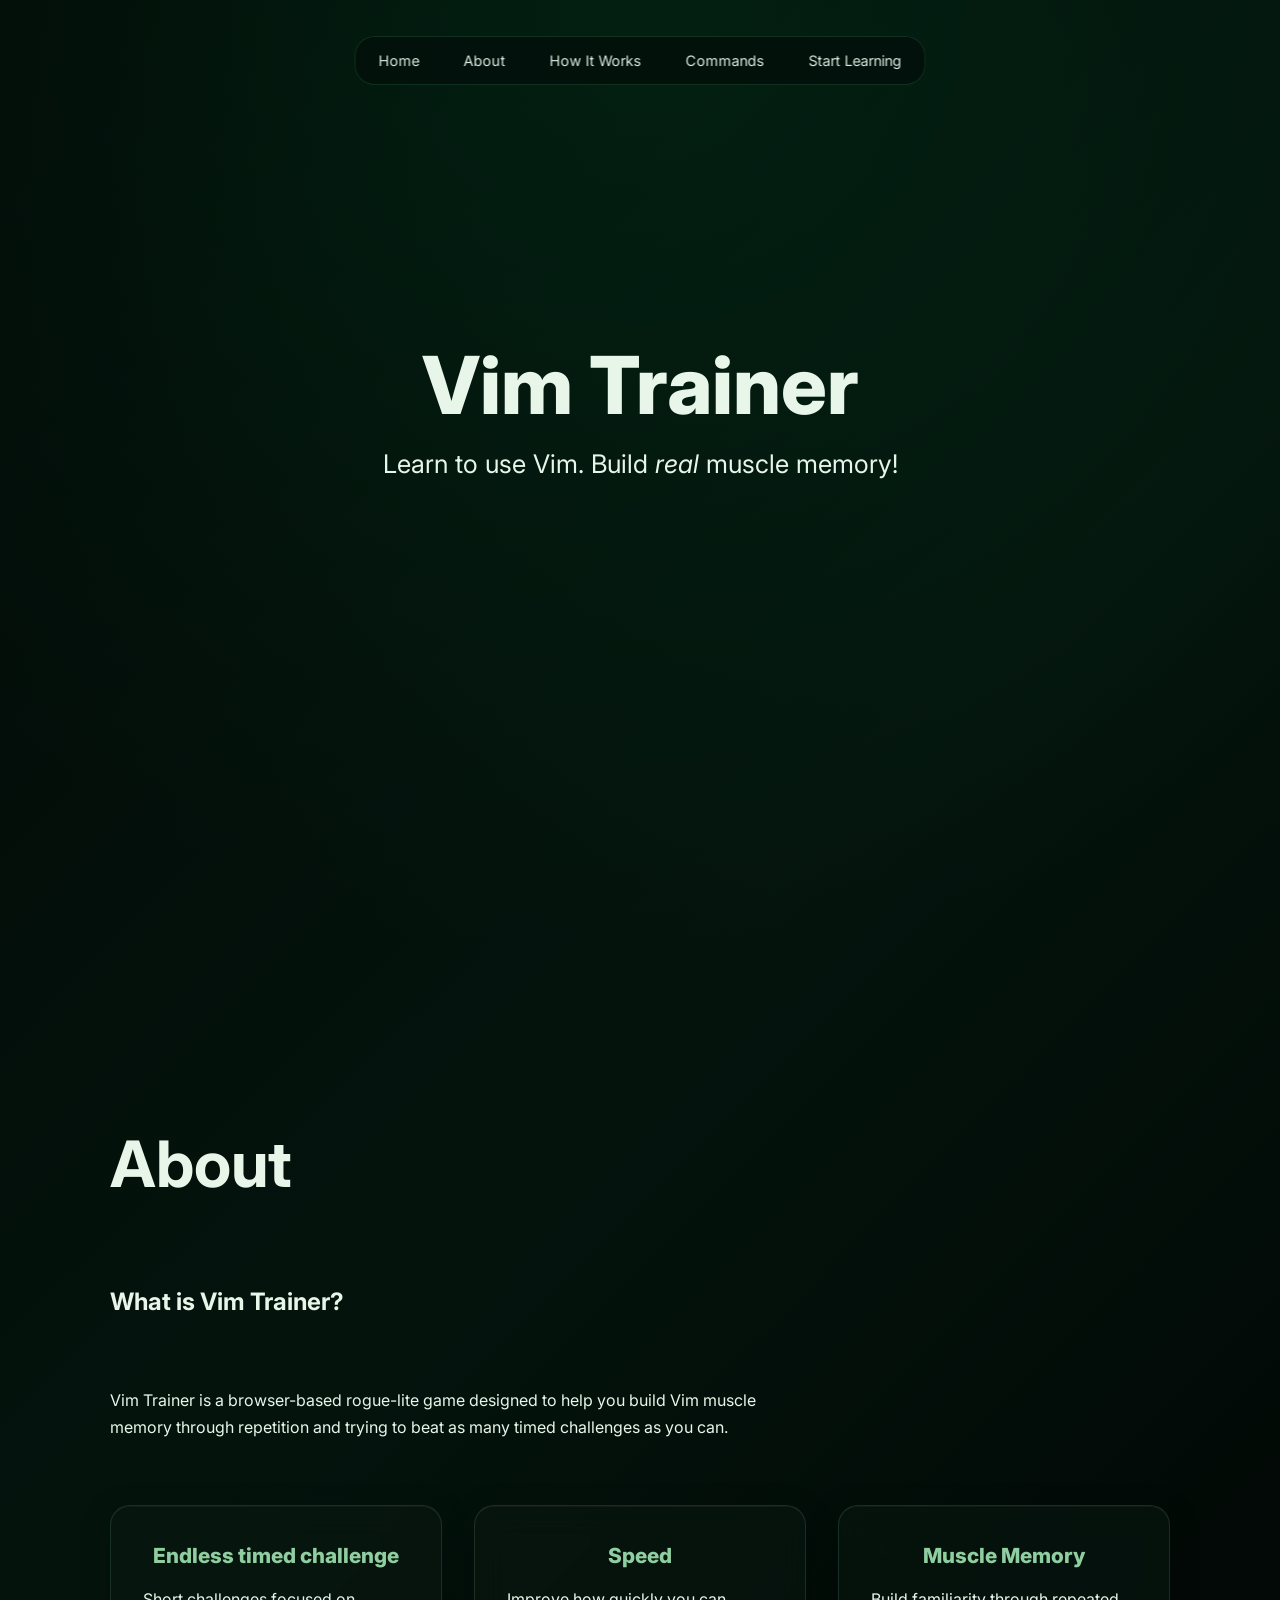
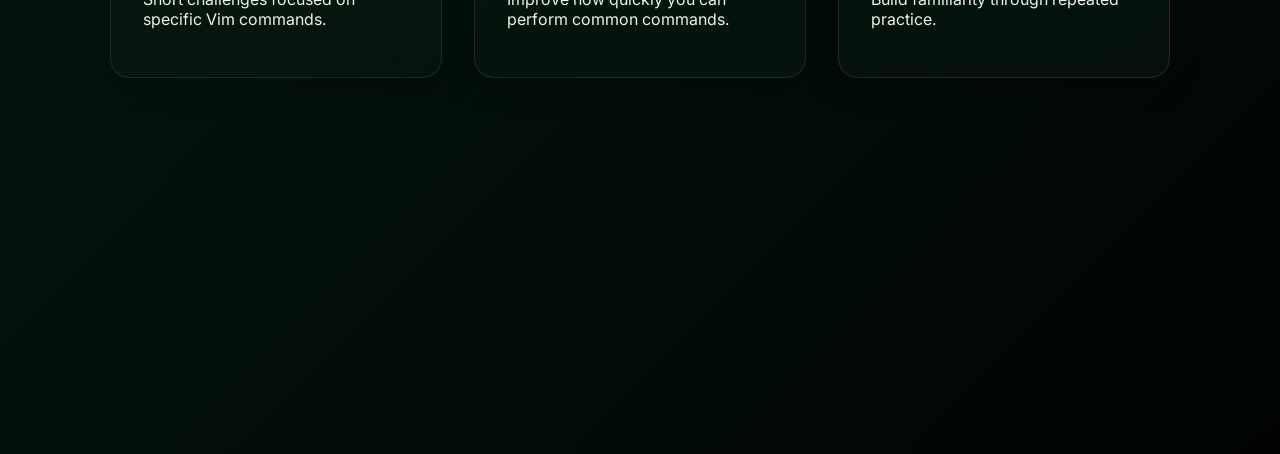
==== pages/homepage.html @ 0bb0e8a5 "Added 2 sections to the landing page" ====
<!DOCTYPE html>
<html lang="en">
  <head>
    <meta charset="UTF-8">
    <meta name="viewport" content="width=device-width, initial-scale=1.0">
    <meta http-equiv="X-UA-Compatible" content="ie=edge">
    <title>Vim Trainer</title>
    <link rel="stylesheet" href="../css/homepage.css">
    <link rel="preconnect" href="https://fonts.googleapis.com">
    <link rel="preconnect" href="https://fonts.gstatic.com" crossorigin>
    <link href="https://fonts.googleapis.com/css2?family=Inter:ital,opsz,wght@0,14..32,100..900;1,14..32,100..900&display=swap" rel="stylesheet">
  </head>
  <body>
    <header>
        <nav>
            <ul class="navbar">
                <li><a href="#home">Home</a></li>
                <li><a href="#about">About</a></li>
                <li><a href="#how-it-works">How It Works</a></li>
                <li><a href="#commands">Commands</a></li>
                <li><a href="#learn">Start Learning</a></li>
            </ul>
        </nav>
    </header>

    <main>
        <section id="home">
            <h1 class="hero-title">Vim Trainer</h1>
            <p class="hero-paragraph">Learn to use Vim. Build <i>real</i> muscle memory!</p>
        </section>




        <section id="about">
            <h2 class="section-title section-text">About</h2>

            <div class="about-content">
        <h2 class="section-text">What is Vim Trainer?</h2>

        <p class="section-text">
            Vim Trainer is a browser-based rogue-lite game designed
            to help you build Vim muscle memory through
            repetition and trying to beat as many timed challenges as you can.
        </p>
    </div>

    <div class="about-features">
        <div class="feature">
            <h3 class="feature-title">Endless timed challenge</h3>
            <p>Short challenges focused on specific Vim commands.</p>
        </div>

        <div class="feature">
            <h3 class="feature-title">Speed</h3>
            <p>Improve how quickly you can perform common commands.</p>
        </div>

        <div class="feature">
            <h3 class="feature-title">Muscle Memory</h3>
            <p>Build familiarity through repeated practice.</p>
        </div>
    </div>
        </section>
    </main>

  </body>
</html>
---- css/homepage.css ----
html {
    scroll-behavior: smooth;
}

body {
    background:
        radial-gradient(
            circle at 50% 0%,
            rgba(0, 90, 45, 0.25),
            transparent 45%
        ),
        linear-gradient(
            135deg,
            #020806 0%,
            #04140d 50%,
            #010403 100%
        );

    color: #e8f5e9;
    min-height: 100vh;

    font-family: "Inter", sans-serif;
}

hr {
    border-color: 3px solid black;

}


/*      Header section      */

.navbar {
    display: flex;
    align-items: center;
    flex-direction: row;
    justify-content: center;
    gap: 8px;

    position: fixed;
    top: 20px;
    z-index: 1000;

    width: fit-content;
    left: 50%;
    transform: translateX(-50%);

    padding: 5px;

    background: rgba(3, 15, 10, 0.8);
    border: 1px solid rgba(60, 140, 90, 0.25);
    border-radius: 20px;

    backdrop-filter: blur(12px);
    list-style: none;

}


.navbar a {
    display: block;

    padding: 10px 18px;

    color: #dce9df;
    text-decoration: none;

    border-radius: 9px;

    font-size: 0.9rem;
    transition: background-color 0.2s, color 0.2s;
}

.navbar a:hover {
    background-color: rgba(40, 100, 60, 0.35);
    color: white;
}

/* ---------------------------------------- */

/*      Hero section        */
#home {
    min-height: 100vh;
}


.hero-title {
    text-align: center;
    font-size: 5rem;
    font-weight: 800;
    padding-top: clamp(60px, 30vh, 300px);
    margin-bottom: 15px;
}

.hero-paragraph {
    text-align: center;
    font-size: 1.6rem;
    margin-top: 0;
    padding-top: 0;
}

.section-title {
    font-size: clamp(2.5rem, 5vw, 5rem);
    margin-bottom: 0.5rem;
    
}

.section-text {
    max-width: 650px;
    margin-bottom: 4rem;
    line-height: 1.7;
}

/* ---------------------------------------- */

/*      About Section       */

#about {
    min-height: 100vh;
    padding: 10vh 8vw;
}

.about-features {
    display: grid;
    grid-template-columns: repeat(3, 1fr);
    gap: 2rem;
}

.feature {
   padding: 2rem;
   padding-top: 1rem;

    background: rgba(10, 25, 18, 0.55);
    backdrop-filter: blur(16px);
    -webkit-backdrop-filter: blur(16px);

    border: 1px solid rgba(150, 200, 165, 0.15);
    border-radius: 20px;

    box-shadow:
        0 8px 30px rgba(0, 0, 0, 0.25),
        inset 0 1px 0 rgba(255, 255, 255, 0.04);

    transition:
        transform 0.25s ease,
        border-color 0.25s ease,
        background 0.25s ease;
}

.feature:hover {
    transform: translateY(-5px);
    border-color: rgba(100, 180, 120, 0.5);
    background: rgba(5, 30, 17, 0.8);
    
}


.feature-title {
    color: #8fcea0;
    text-align: center;
    font-weight: 800;
    font-size: 1.3rem;
}
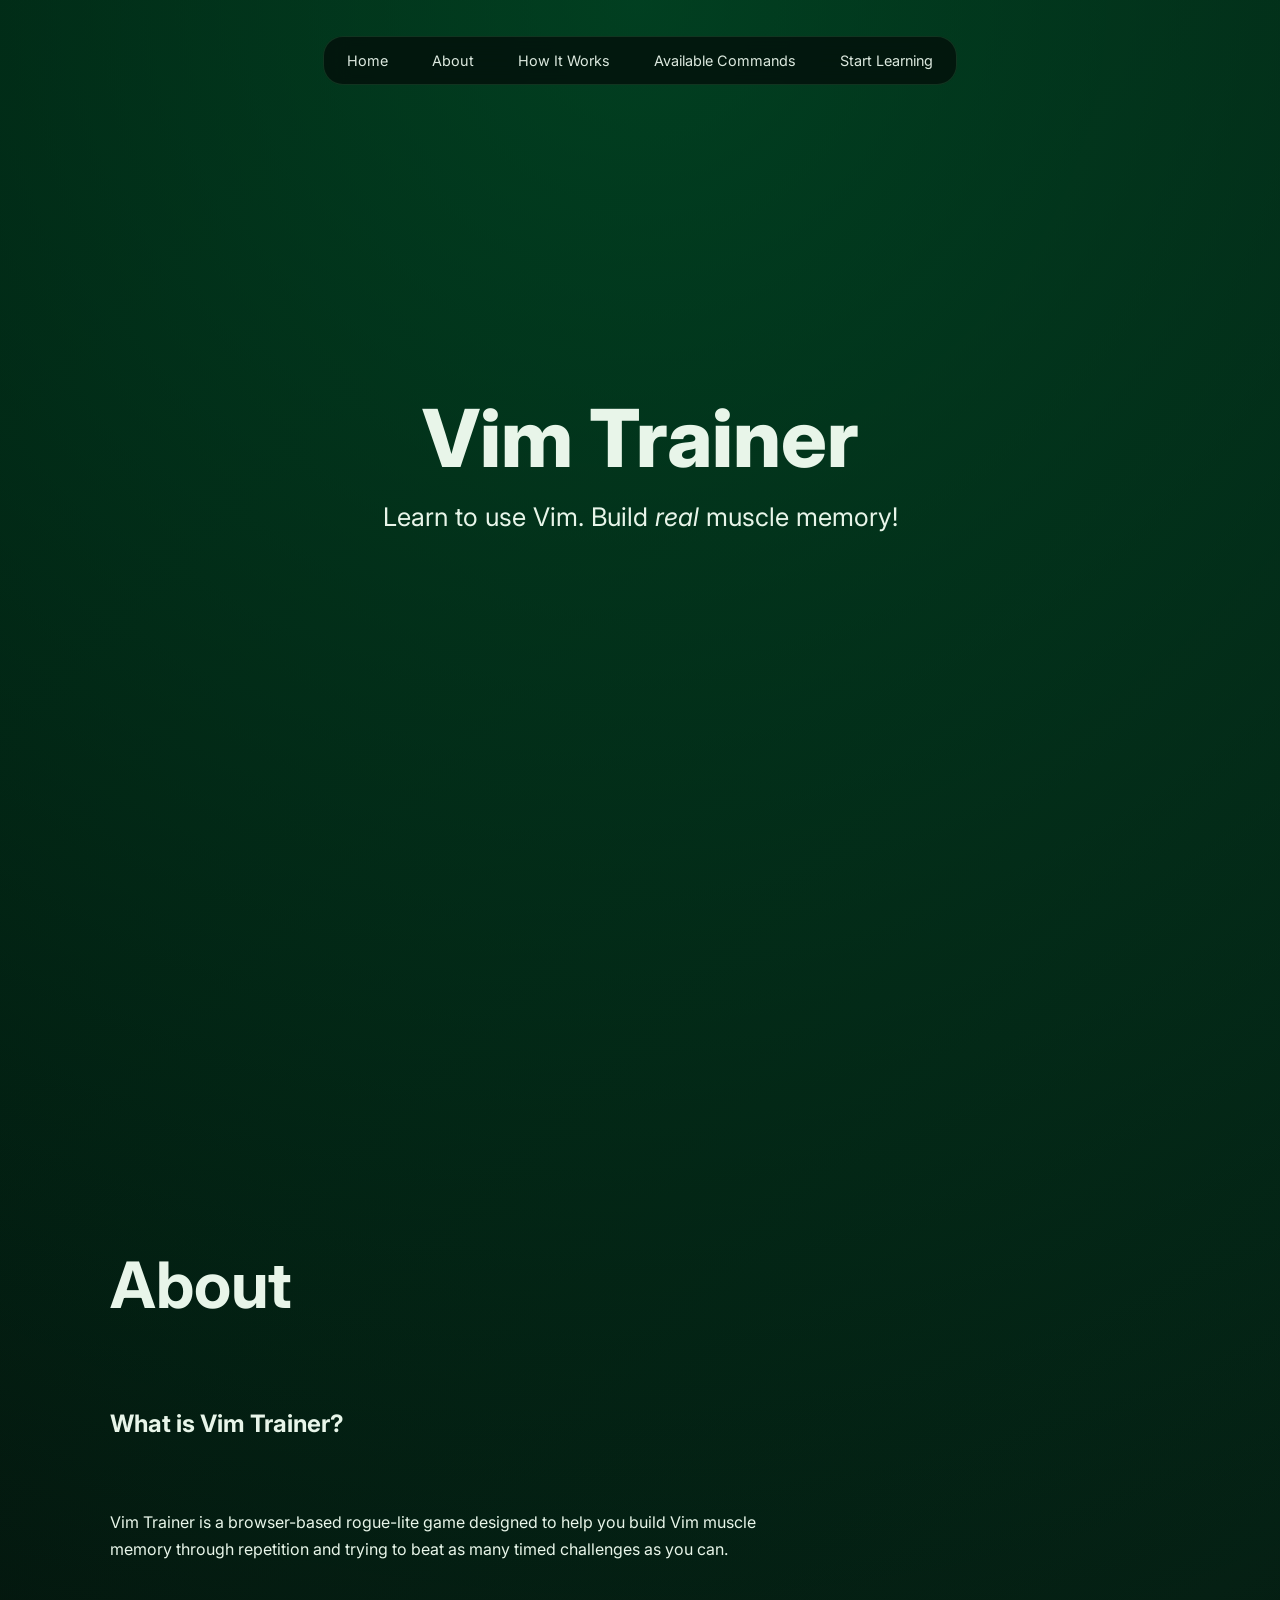
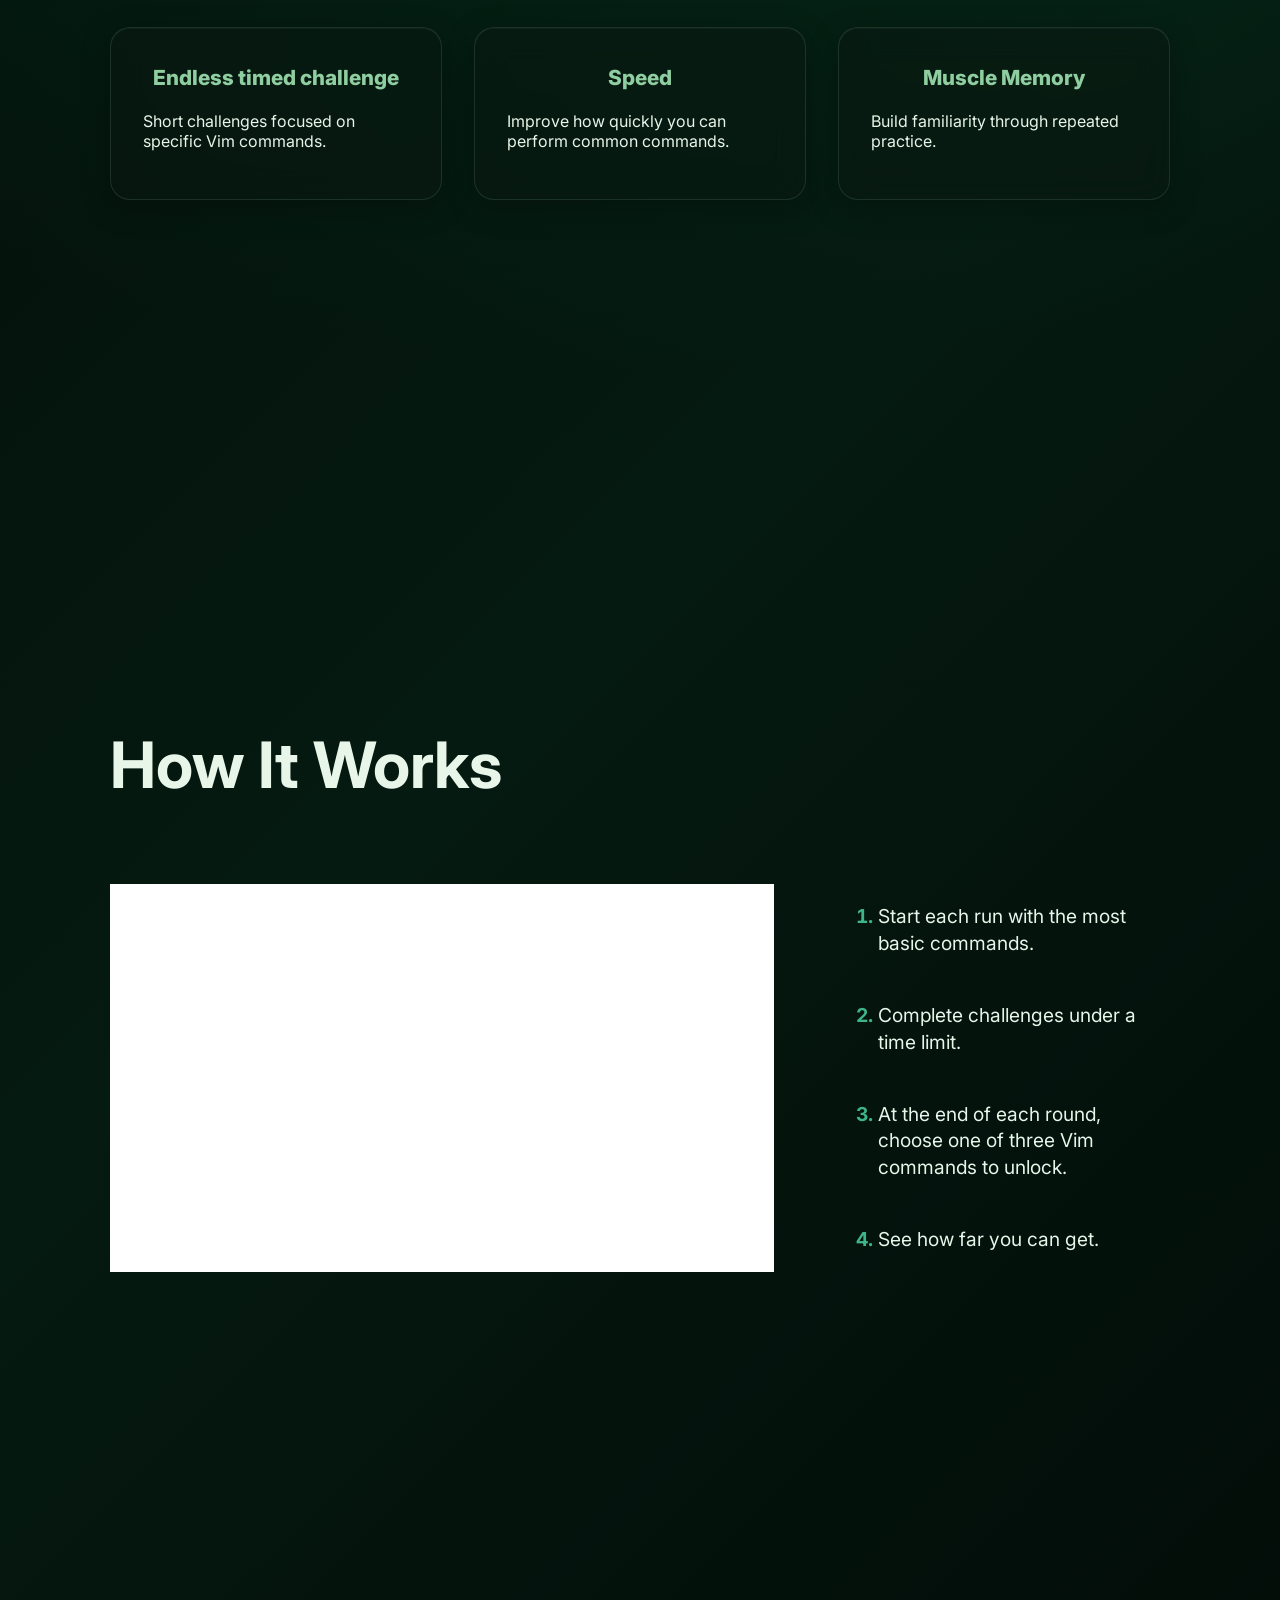
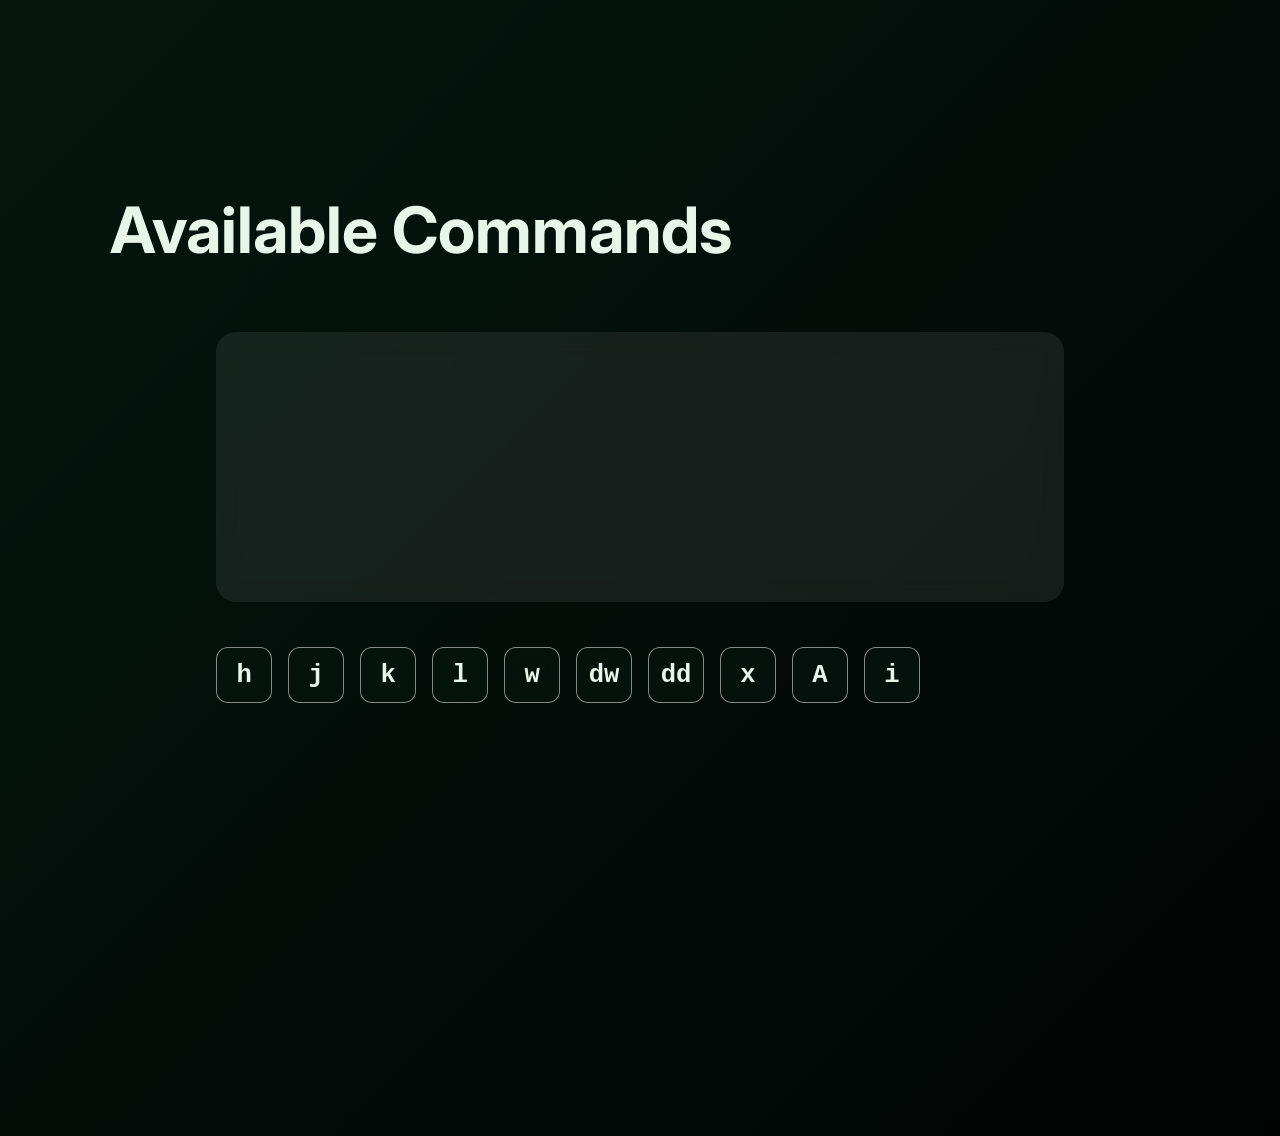
==== commit 1e25494c: "Added 'Available Commands' section to the homepage" ====
--- a/pages/homepage.html
+++ b/pages/homepage.html
@@ -17,7 +17,7 @@
                 <li><a href="#home">Home</a></li>
                 <li><a href="#about">About</a></li>
                 <li><a href="#how-it-works">How It Works</a></li>
-                <li><a href="#commands">Commands</a></li>
+                <li><a href="#commands">Available Commands</a></li>
                 <li><a href="#learn">Start Learning</a></li>
             </ul>
         </nav>
@@ -36,33 +36,73 @@
             <h2 class="section-title section-text">About</h2>
 
             <div class="about-content">
-        <h2 class="section-text">What is Vim Trainer?</h2>
+                <h2 class="section-text">What is Vim Trainer?</h2>
 
-        <p class="section-text">
-            Vim Trainer is a browser-based rogue-lite game designed
-            to help you build Vim muscle memory through
-            repetition and trying to beat as many timed challenges as you can.
-        </p>
-    </div>
+                <p class="section-text">
+                    Vim Trainer is a browser-based rogue-lite game designed
+                    to help you build Vim muscle memory through
+                    repetition and trying to beat as many timed challenges as you can.
+                </p>
+            </div>
 
-    <div class="about-features">
-        <div class="feature">
-            <h3 class="feature-title">Endless timed challenge</h3>
-            <p>Short challenges focused on specific Vim commands.</p>
-        </div>
+            <div class="about-features">
+                <div class="feature">
+                    <h3 class="feature-title">Endless timed challenge</h3>
+                    <p>Short challenges focused on specific Vim commands.</p>
+                </div>
 
-        <div class="feature">
-            <h3 class="feature-title">Speed</h3>
-            <p>Improve how quickly you can perform common commands.</p>
-        </div>
+                <div class="feature">
+                    <h3 class="feature-title">Speed</h3>
+                    <p>Improve how quickly you can perform common commands.</p>
+                </div>
 
-        <div class="feature">
-            <h3 class="feature-title">Muscle Memory</h3>
-            <p>Build familiarity through repeated practice.</p>
-        </div>
-    </div>
+                <div class="feature">
+                    <h3 class="feature-title">Muscle Memory</h3>
+                    <p>Build familiarity through repeated practice.</p>
+                </div>
+            </div>
+        </section>
+
+        <section id="how-it-works">
+            <h2 class="section-title section-text">How It Works</h2>
+
+            <div class="video-container">
+                <div id="how-it-works-video">
+                    <video muted loop autoplay playsinline>
+                        <source src="../data/videos/sample-5mb.mp4" type="video/mp4">
+                    </video>
+                </div>
+                <ol class="list">
+                    <li>Start each run with the most basic commands.</li>
+                    <li>Complete challenges under a time limit.</li>
+                    <li>At the end of each round, choose one of three Vim commands to unlock.</li>
+                    <li>See how far you can get.</li>
+                </ol>
+            </div>
+        </section>
+
+        <section id="commands">
+            <h2 class="section-title">Available Commands</h2>
+
+            <div id="command-explanation">
+                <h3 id="command-name" class="command-description-text"></h3>
+                <p id="command-category" class="command-description-text"></p>
+                <p id="command-description" class="command-description-text"></p>
+            </div>
+            <div id="commands-grid">
+                <div class="command">h</div>
+                <div class="command">j</div>
+                <div class="command">k</div>
+                <div class="command">l</div>
+                <div class="command">w</div>
+                <div class="command">dw</div>
+                <div class="command">dd</div>
+                <div class="command">x</div>
+                <div class="command">A</div>
+                <div class="command">i</div>
+            </div>
         </section>
     </main>
-
+    <script type="module" src="../js/homepage.js"></script>
   </body>
 </html>
--- a/css/homepage.css
+++ b/css/homepage.css
@@ -6,13 +6,13 @@
     background:
         radial-gradient(
             circle at 50% 0%,
-            rgba(0, 90, 45, 0.25),
+            rgba(0, 90, 45, 0.654),
             transparent 45%
         ),
         linear-gradient(
             135deg,
             #020806 0%,
-            #04140d 50%,
+            #051a11 50%,
             #010403 100%
         );
 
@@ -26,6 +26,21 @@
     border-color: 3px solid black;
 
 }
+
+.section-title {
+    font-size: clamp(2.5rem, 5vw, 5rem);
+    margin-bottom: 0.5rem;
+    margin-bottom: 4rem;
+    
+}
+
+.section-text {
+    max-width: 650px;
+    margin-bottom: 4rem;
+    line-height: 1.7;
+}
+
+
 
 
 /*      Header section      */
@@ -88,7 +103,7 @@
     text-align: center;
     font-size: 5rem;
     font-weight: 800;
-    padding-top: clamp(60px, 30vh, 300px);
+    padding-top: clamp(60px, 25vh, 300px);
     margin-bottom: 15px;
 }
 
@@ -99,23 +114,13 @@
     padding-top: 0;
 }
 
-.section-title {
-    font-size: clamp(2.5rem, 5vw, 5rem);
-    margin-bottom: 0.5rem;
-    
-}
-
-.section-text {
-    max-width: 650px;
-    margin-bottom: 4rem;
-    line-height: 1.7;
-}
+
 
 /* ---------------------------------------- */
 
 /*      About Section       */
 
-#about {
+section {
     min-height: 100vh;
     padding: 10vh 8vw;
 }
@@ -160,4 +165,109 @@
     text-align: center;
     font-weight: 800;
     font-size: 1.3rem;
-}+}
+
+/* ---------------------------------------- */
+
+/*      How It Works Section        */
+
+.video-container {
+    display: grid;
+    grid-template-columns: 2fr 1fr;
+    gap: 5vw;
+
+    width: 100%;
+    max-height: 80vh;
+}
+
+.video-container video {
+    display: block;
+    width: 100%;
+    height: auto;
+}
+
+#how-it-works-video {
+    background-color: white;
+}
+
+.list {
+    display: flex;
+    flex-direction: column;
+    gap: 5vh;
+
+    font-size: clamp(0.9rem, 1.5vw, 1.4rem);
+    padding-right: 0;
+    margin-right: 0;
+}
+
+.list li {
+    line-height: 1.4;
+}
+
+.list li::marker {
+    color: #3EB489;
+    font-weight: bold;
+}
+
+/* ---------------------------------------- */
+
+/*      Commands Section        */
+
+#command-explanation {
+    margin: 0 auto;
+    width: 80%;
+    background: rgba(4, 16, 11, 0.85);
+    background: rgba(255, 255, 255, 0.08);
+    border-radius: 20px;
+    backdrop-filter: blur(12px);
+    min-height: 30vh;
+    margin-bottom: 5vh;
+}
+
+#commands-grid {
+    width: 80%;
+    margin: 0 auto;
+    display: grid;
+    grid-template-columns: repeat(12, 1fr);
+    gap: 1rem;
+}
+
+.command {
+    aspect-ratio: 1;
+
+    display: flex;
+    justify-content: center;
+    align-items: center;
+
+    font-family: monospace;
+    font-size: clamp(1rem, 2vw, 1.8rem);
+    font-weight: 700;
+
+    background: rgba(10, 25, 18, 0.55);
+    backdrop-filter: blur(16px);
+
+    border: 1px solid rgba(255, 255, 255, 0.5);
+    border-radius: 12px;
+
+    cursor: pointer;
+    transition: 0.2s ease;
+}
+
+.command:hover {
+    transform: translateY(-4px);
+    background: rgba(20, 50, 32, 0.75);
+}
+
+.command-description-text {
+    text-align: center;
+    font-size: 1.5rem;
+}
+
+#command-name {
+    padding-top: 5vh;
+    font-size: 3rem;
+    font-weight: bold;
+}
+
+
+/* ---------------------------------------- */
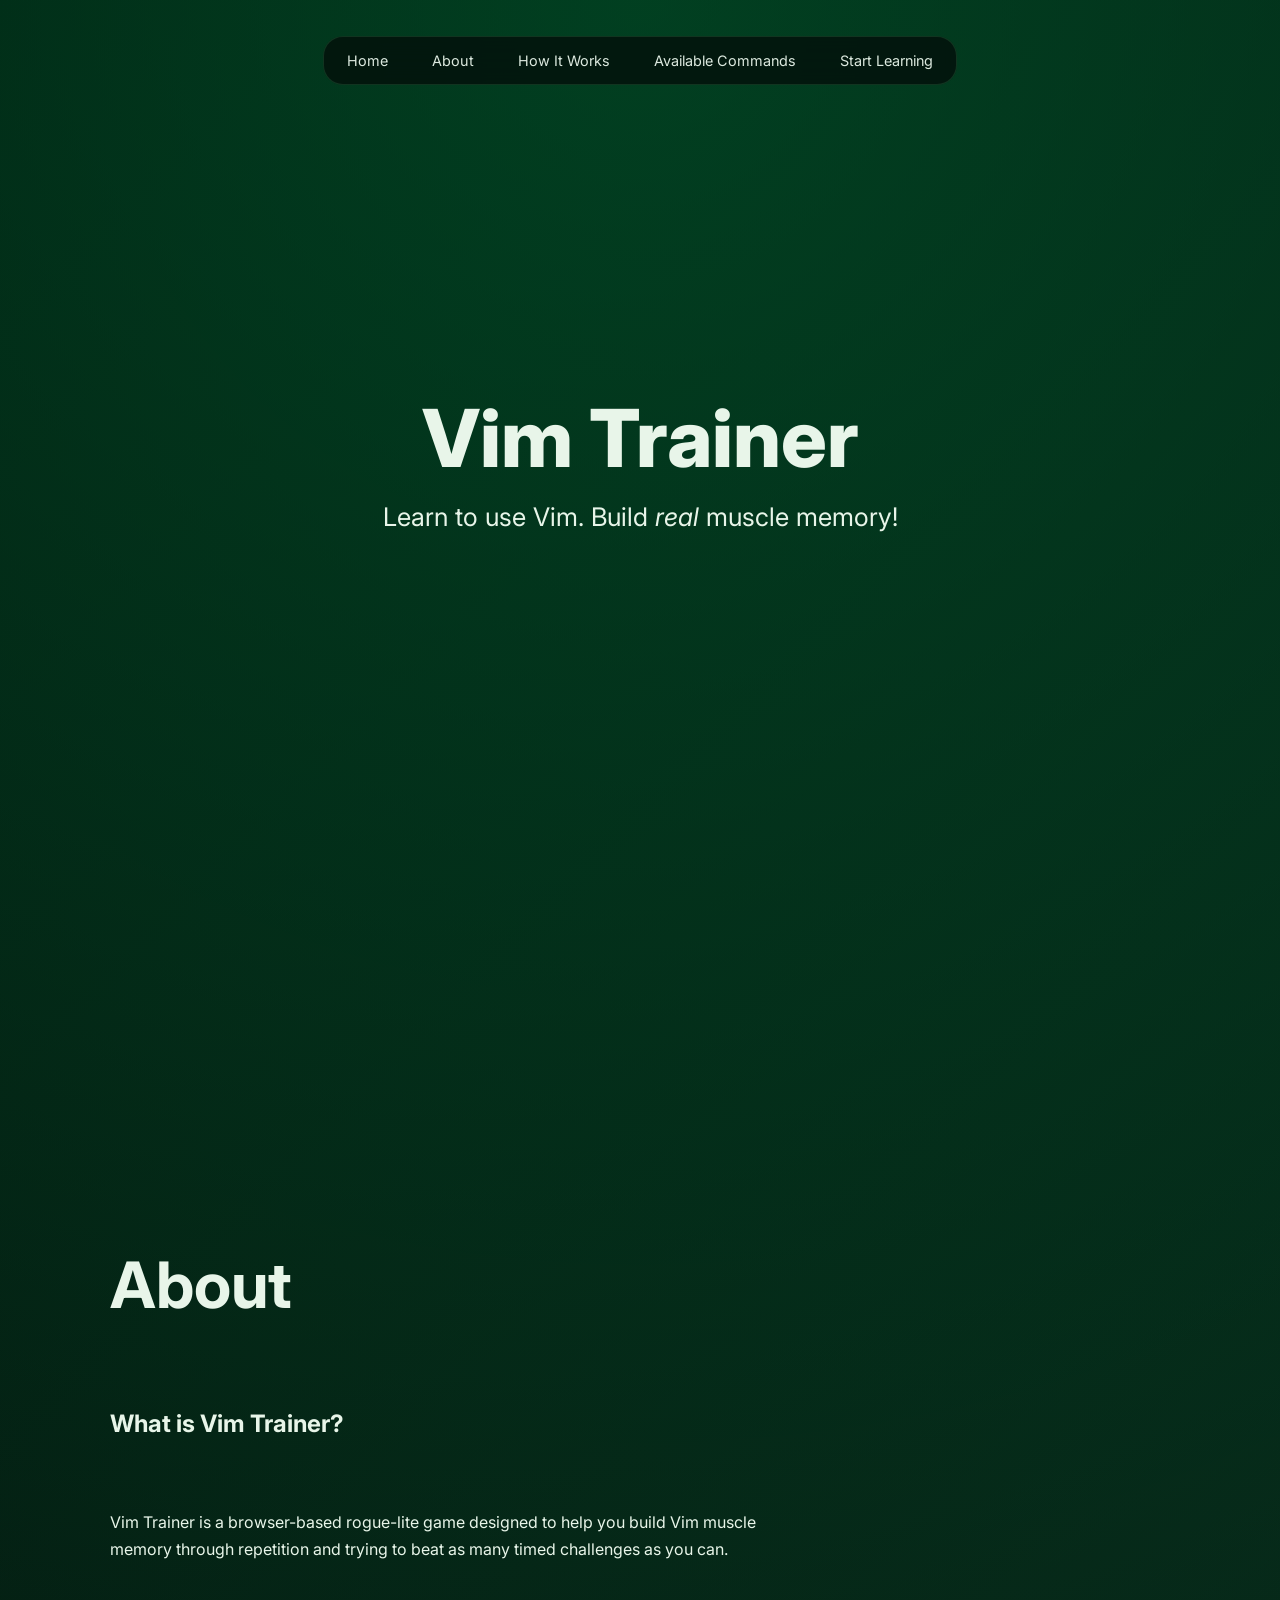
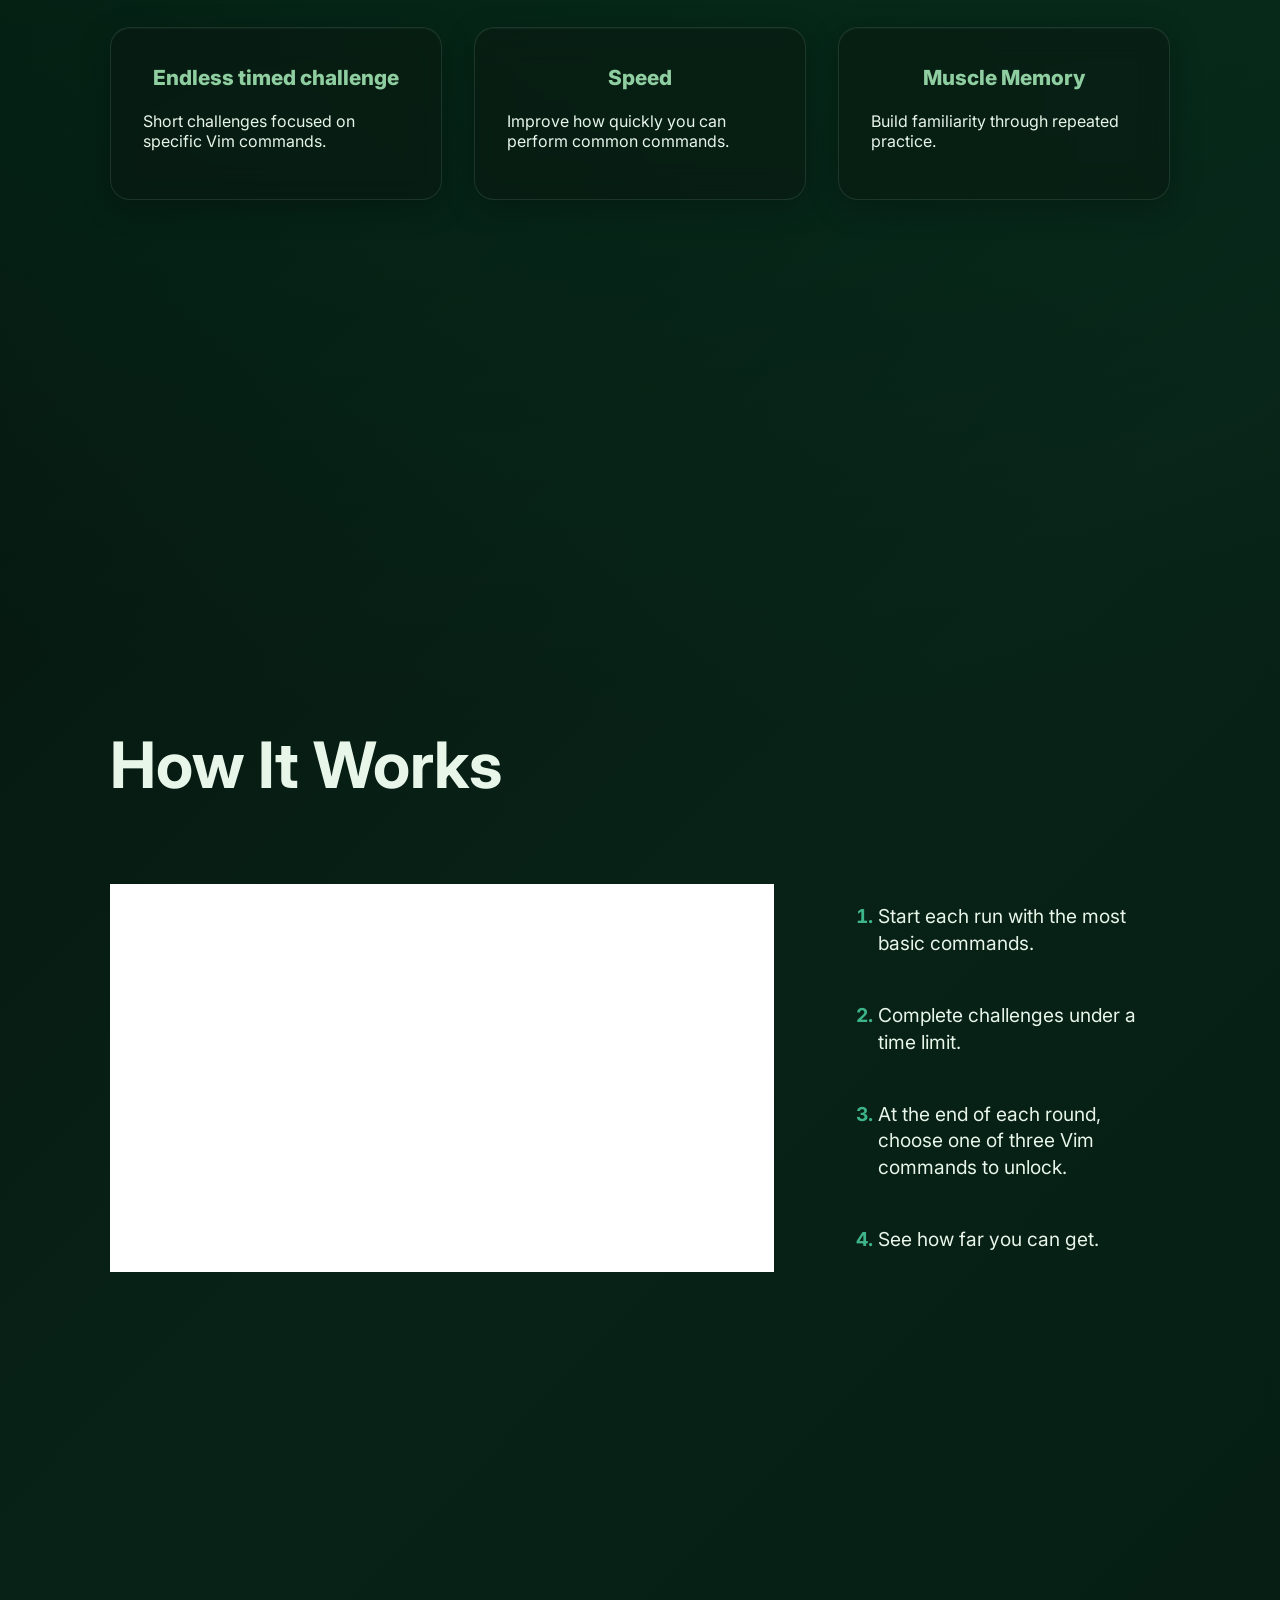
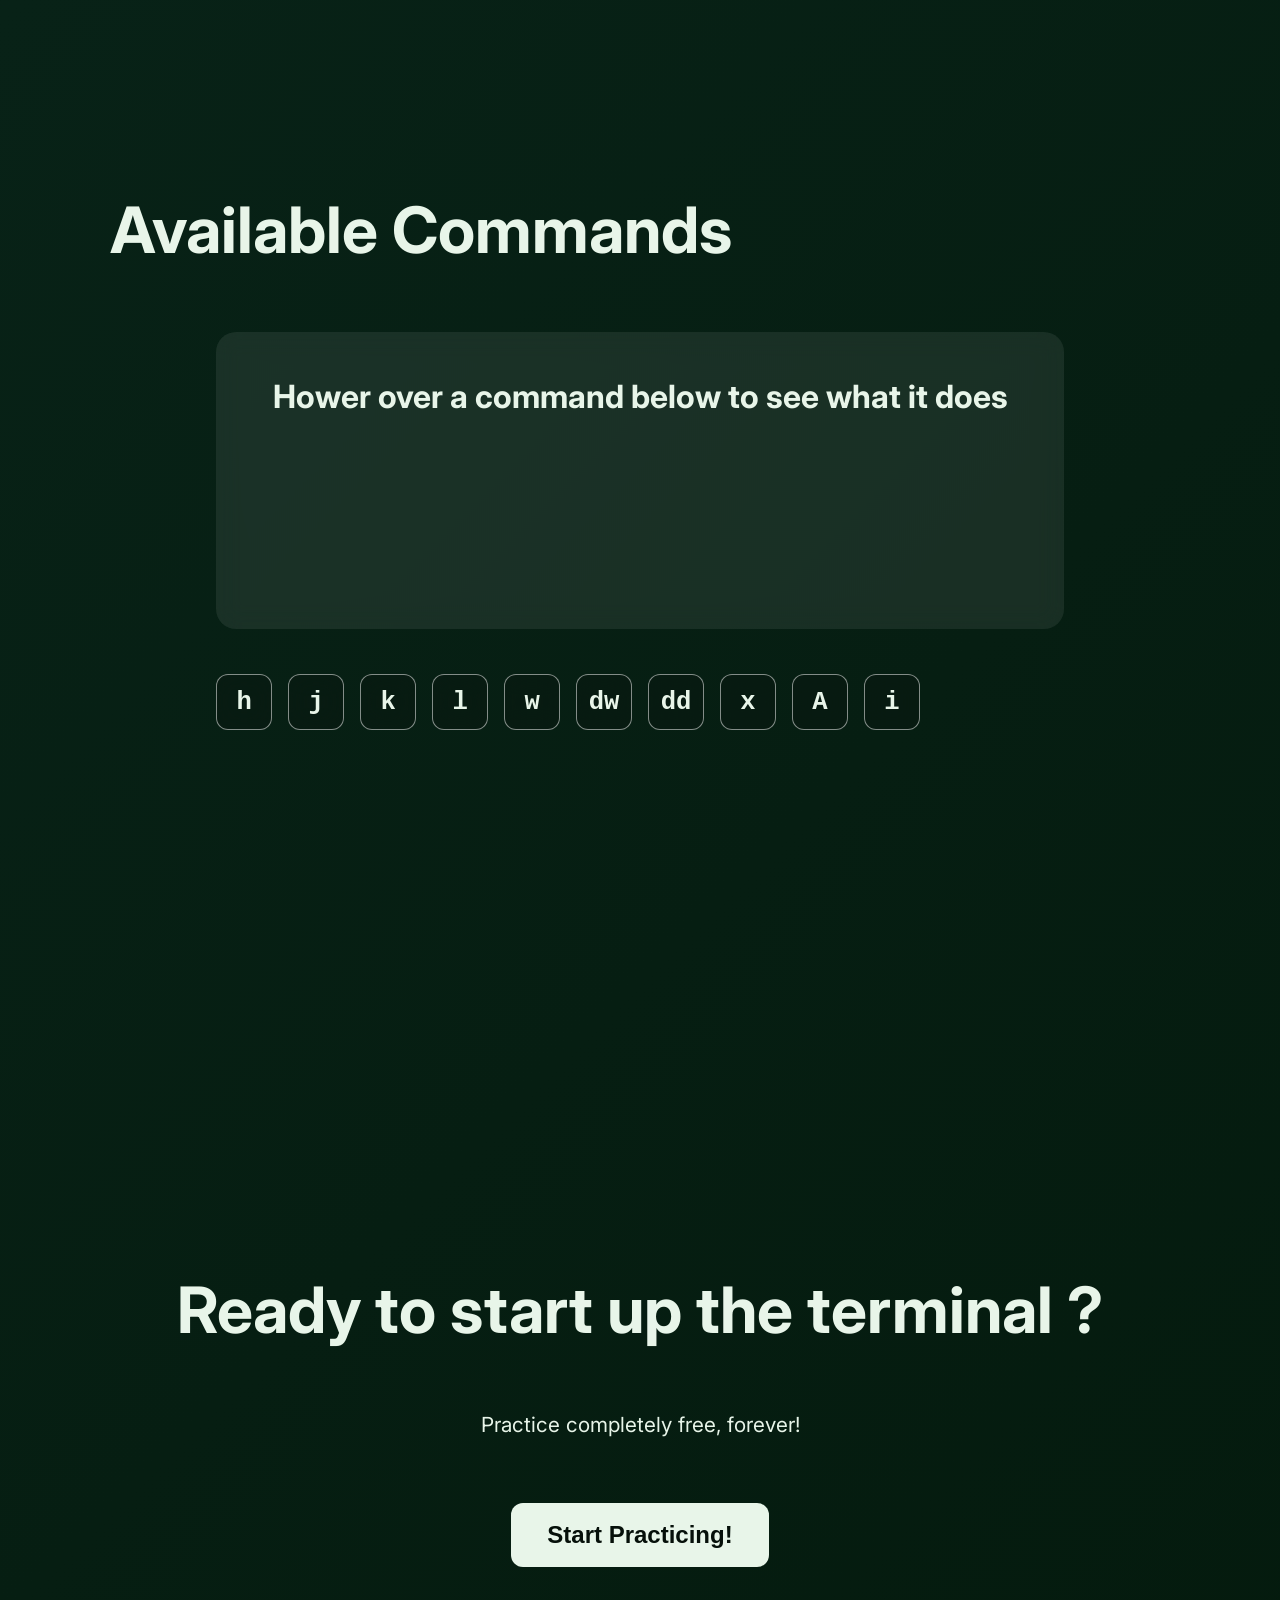
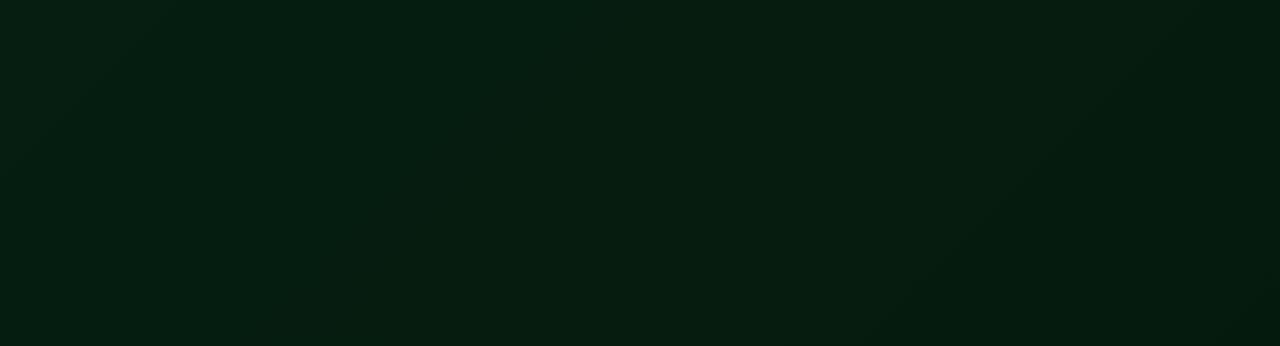
==== commit 59d47e3b: "Added 'Start Learning' section in the homepage" ====
--- a/pages/homepage.html
+++ b/pages/homepage.html
@@ -18,7 +18,7 @@
                 <li><a href="#about">About</a></li>
                 <li><a href="#how-it-works">How It Works</a></li>
                 <li><a href="#commands">Available Commands</a></li>
-                <li><a href="#learn">Start Learning</a></li>
+                <li><a href="#start-learning">Start Learning</a></li>
             </ul>
         </nav>
     </header>
@@ -85,7 +85,7 @@
             <h2 class="section-title">Available Commands</h2>
 
             <div id="command-explanation">
-                <h3 id="command-name" class="command-description-text"></h3>
+                <h3 id="command-name" class="command-description-text">Hower over a command below to see what it does</h3>
                 <p id="command-category" class="command-description-text"></p>
                 <p id="command-description" class="command-description-text"></p>
             </div>
@@ -102,6 +102,14 @@
                 <div class="command">i</div>
             </div>
         </section>
+
+        <section id="start-learning">
+            <h2 class="section-title" style="text-align: center">Ready to start up the terminal ?</h2>
+            <p style="text-align: center; font-size: 1.3rem">Practice completely free, forever!</p>
+            <div id="start-learning-container">
+                <button id="start-learning-btn" onclick="window.location.href='../index.html'">Start Practicing!</button>
+            </div>
+        </section>
     </main>
     <script type="module" src="../js/homepage.js"></script>
   </body>
--- a/css/homepage.css
+++ b/css/homepage.css
@@ -12,14 +12,37 @@
         linear-gradient(
             135deg,
             #020806 0%,
-            #051a11 50%,
-            #010403 100%
+            #082217 50%,
+            #041a0d 100%
         );
 
     color: #e8f5e9;
     min-height: 100vh;
 
     font-family: "Inter", sans-serif;
+    overscroll-behavior: none
+}
+
+html {
+    scrollbar-color: rgba(100, 160, 120, 0.7) transparent;
+    scrollbar-width: thin;
+}
+
+html::-webkit-scrollbar {
+    width: 8px;
+}
+
+html::-webkit-scrollbar-track {
+    background: transparent;
+}
+
+html::-webkit-scrollbar-thumb {
+    background: rgba(100, 160, 120, 0.7);
+    border-radius: 999px;
+}
+
+html::-webkit-scrollbar-thumb:hover {
+    background: rgba(130, 190, 150, 0.9);
 }
 
 hr {
@@ -84,11 +107,18 @@
 
     font-size: 0.9rem;
     transition: background-color 0.2s, color 0.2s;
+
+    overflow: hidden;
+    white-space: nowrap;
 }
 
 .navbar a:hover {
     background-color: rgba(40, 100, 60, 0.35);
     color: white;
+}
+
+.navbar li {
+    text-align: center;
 }
 
 /* ---------------------------------------- */
@@ -216,11 +246,11 @@
 #command-explanation {
     margin: 0 auto;
     width: 80%;
-    background: rgba(4, 16, 11, 0.85);
     background: rgba(255, 255, 255, 0.08);
     border-radius: 20px;
     backdrop-filter: blur(12px);
     min-height: 30vh;
+    padding-bottom: 3vh;
     margin-bottom: 5vh;
 }
 
@@ -260,14 +290,49 @@
 
 .command-description-text {
     text-align: center;
-    font-size: 1.5rem;
+    font-size: 1.5em;
 }
 
 #command-name {
     padding-top: 5vh;
-    font-size: 3rem;
+    font-size: 2em;
     font-weight: bold;
 }
 
 
+/* ---------------------------------------- */
+
+/*      Start Learning Section      */
+
+#start-learning {
+    min-height: 70vh;
+}
+
+#start-learning-container {
+    display: flex;
+    justify-content: center;
+}
+
+
+#start-learning-btn {
+    padding: 18px 36px;
+    border: none;
+    border-radius: 12px;
+    margin-top: 5vh;
+
+    background: #e8f5e9;
+    color: #06100a;
+
+    font-size: 1.5rem;
+    font-weight: 700;
+
+    cursor: pointer;
+    transition: transform 0.2s, box-shadow 0.2s;
+}
+
+#start-learning-btn:hover {
+    transform: translateY(-2px);
+    box-shadow: 0 8px 25px rgba(255, 255, 255, 0.15);
+}
+
 /* ---------------------------------------- */
